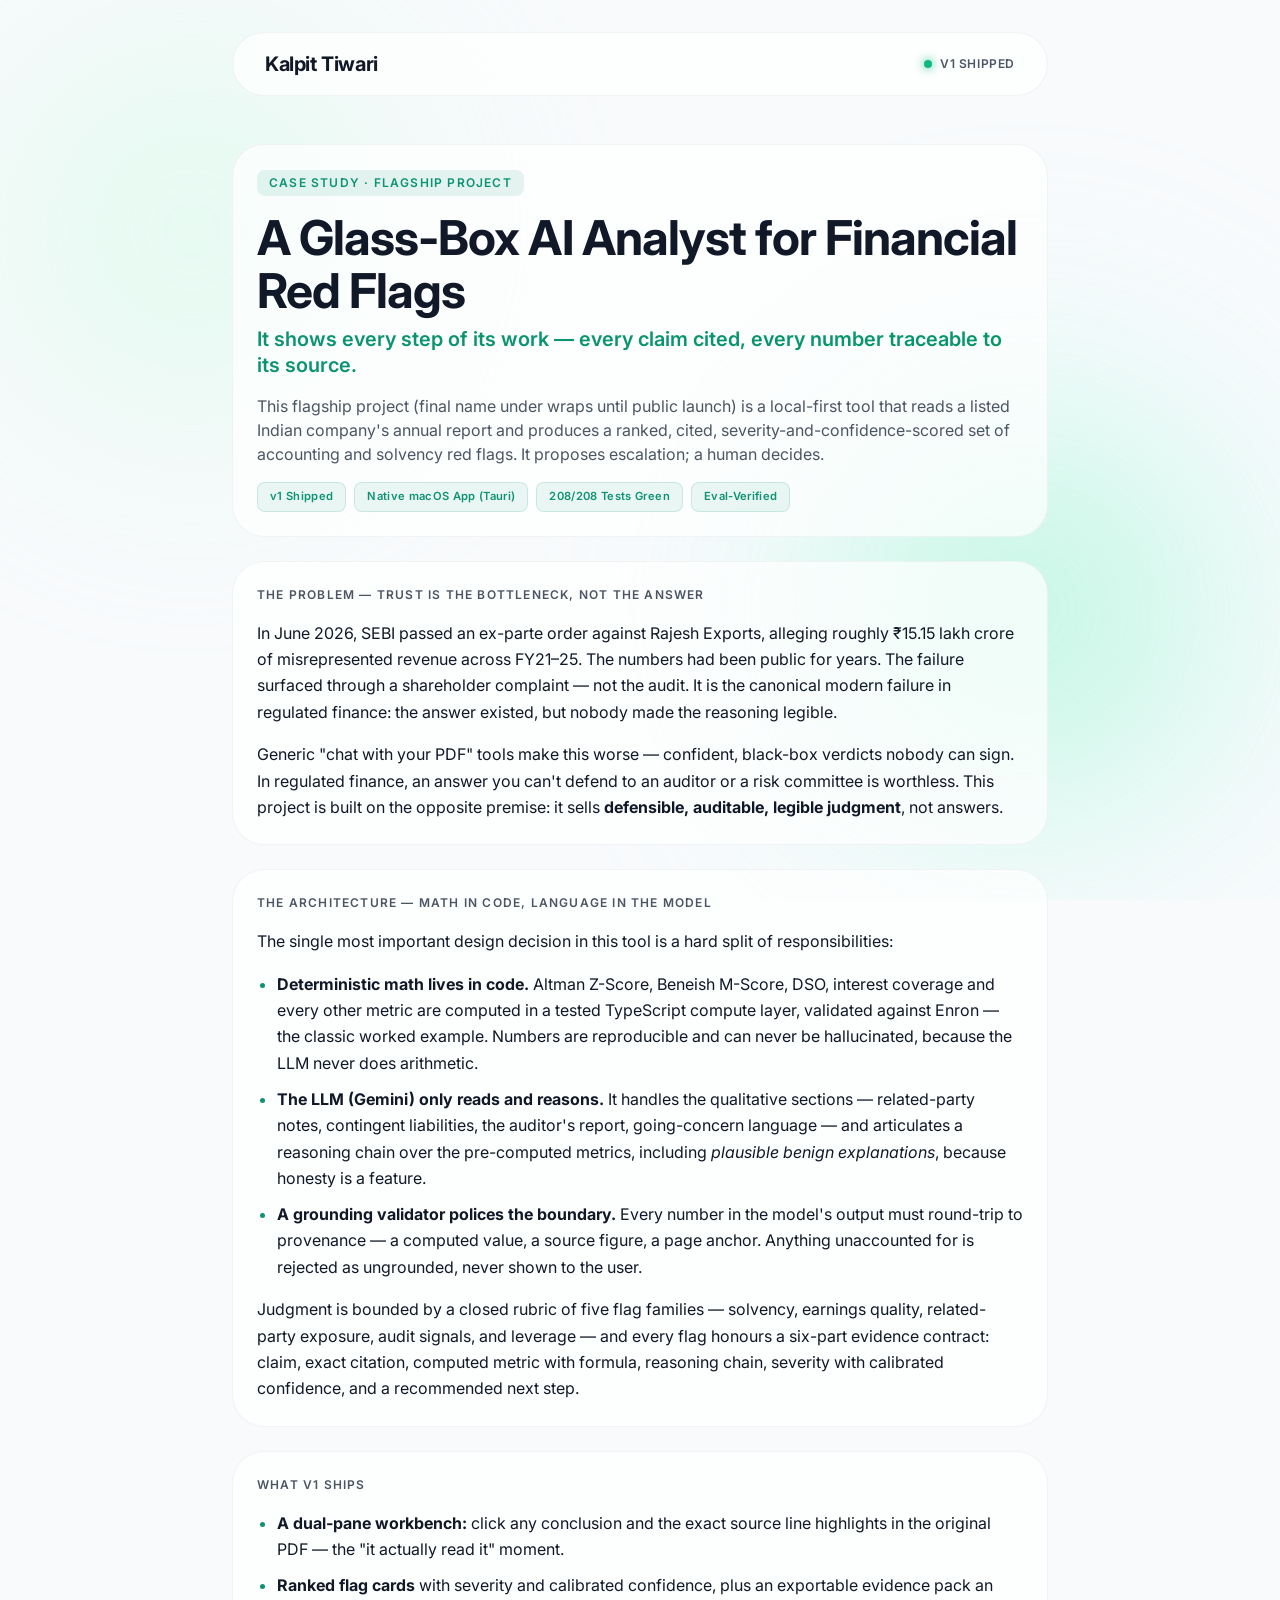
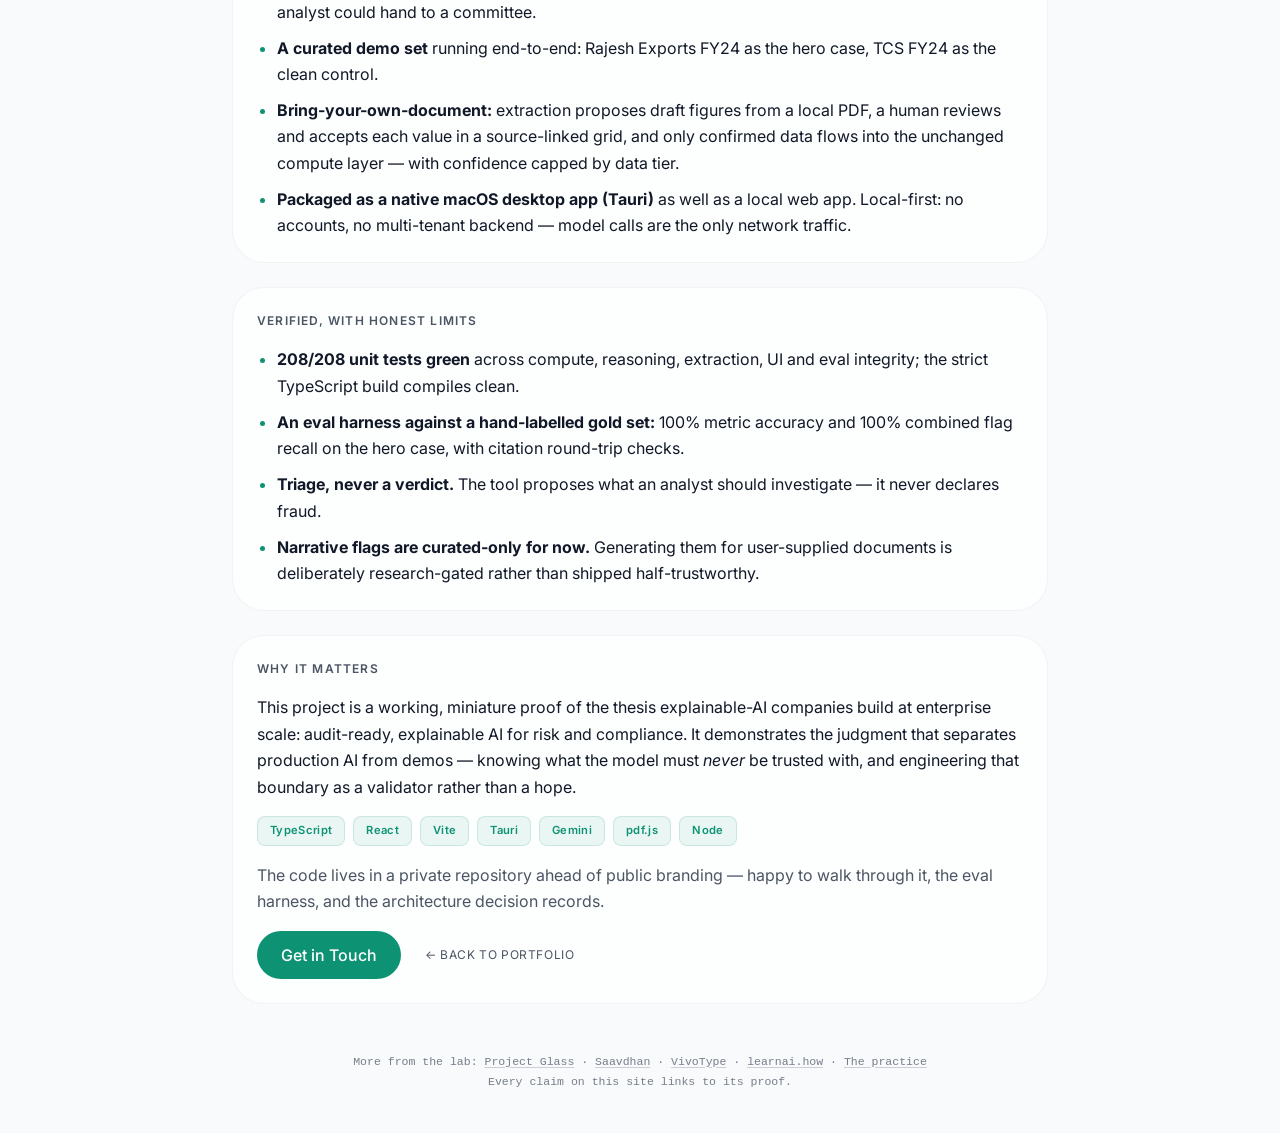
==== flagship/index.html @ f0ae38ae "Deploy static site (2026-07-19T02:44:33Z)" ====
<!DOCTYPE html>
<html lang="en">
<head>
  <meta charset="UTF-8" />
  <meta name="viewport" content="width=device-width, initial-scale=1.0" />
  <meta name="description" content="A local-first, glass-box AI tool that turns a listed Indian company's annual report into ranked, cited, severity-and-confidence-scored red flags. Deterministic math in code, LLM only for reasoning. Case study by Kalpit Tiwari." />
  <title>Case Study: A Glass-Box AI Analyst for Financial Red Flags | Kalpit Tiwari</title>

  <!-- Open Graph / Social SEO -->
  <meta property="og:title" content="A glass-box AI analyst for financial red flags" />
  <meta property="og:description" content="Math in code, language in the model: making AI judgment defensible enough to sign. Case study by Kalpit Tiwari." />
  <meta property="og:image" content="https://kalpit.me/social-preview.png" />
  <meta property="og:url" content="https://kalpit.me/flagship/" />
  <meta name="twitter:card" content="summary_large_image" />
  <link rel="canonical" href="https://kalpit.me/flagship/" />
  <link rel="icon" type="image/svg+xml" href="/favicon.svg" />

  <!-- Fonts -->
  <link rel="preconnect" href="https://fonts.googleapis.com">
  <link rel="preconnect" href="https://fonts.gstatic.com" crossorigin>
  <link href="https://fonts.googleapis.com/css2?family=Inter:wght@400;500;600;700&display=swap" rel="stylesheet">

  <!-- CSS -->
  <script type="module" crossorigin src="/assets/main-nym3zWH5.js"></script>
  <link rel="stylesheet" crossorigin href="/assets/main-Cm4zaJMw.css">
</head>
<body>

  <!-- Dynamic mesh gradient background -->
  <div class="mesh-bg">
    <div class="mesh-blob blob-1"></div>
    <div class="mesh-blob blob-2"></div>
    <div class="mesh-blob blob-3"></div>
  </div>

  <div class="app-container case-study-container">
    <header class="app-header">
      <a href="/" class="logo" style="text-decoration: none; color: inherit;">Kalpit Tiwari</a>
      <div class="status-indicator">
        <span class="dot"></span> v1 Shipped
      </div>
    </header>

    <main class="case-study-grid">

      <!-- Hero -->
      <div class="bento-card">
        <div class="card-content">
          <div class="meta-tag label-caps" style="display:inline-block; padding:0.25rem 0.75rem; background:rgba(13,147,115,0.1); color:var(--color-tertiary); border-radius:var(--radius-sm); margin-bottom:1rem;">Case Study · Flagship Project</div>
          <h1 class="h1">A Glass-Box AI Analyst for Financial Red Flags</h1>
          <h2 class="h3 gradient-text mt-2">It shows every step of its work — every claim cited, every number traceable to its source.</h2>
          <p class="body-md text-secondary mt-4 prose-p">
            This flagship project (final name under wraps until public launch) is a local-first tool that reads a listed
            Indian company's annual report and produces a ranked, cited, severity-and-confidence-scored set of accounting
            and solvency red flags. It proposes escalation; a human decides.
          </p>
          <div class="tech-pills mt-4">
            <span class="tech-pill">v1 Shipped</span>
            <span class="tech-pill">Native macOS App (Tauri)</span>
            <span class="tech-pill">208/208 Tests Green</span>
            <span class="tech-pill">Eval-Verified</span>
          </div>
        </div>
      </div>

      <!-- The problem -->
      <div class="bento-card">
        <div class="card-content prose">
          <h3 class="label-caps mb-4 text-secondary">The Problem — Trust Is the Bottleneck, Not the Answer</h3>
          <p class="body-md">
            In June 2026, SEBI passed an ex-parte order against Rajesh Exports, alleging roughly ₹15.15 lakh crore of
            misrepresented revenue across FY21–25. The numbers had been public for years. The failure surfaced through a
            shareholder complaint — not the audit. It is the canonical modern failure in regulated finance: the answer
            existed, but nobody made the reasoning legible.
          </p>
          <p class="body-md">
            Generic "chat with your PDF" tools make this worse — confident, black-box verdicts nobody can sign. In regulated
            finance, an answer you can't defend to an auditor or a risk committee is worthless. This project is built on the
            opposite premise: it sells <strong>defensible, auditable, legible judgment</strong>, not answers.
          </p>
        </div>
      </div>

      <!-- Architecture -->
      <div class="bento-card">
        <div class="card-content prose">
          <h3 class="label-caps mb-4 text-secondary">The Architecture — Math in Code, Language in the Model</h3>
          <p class="body-md">The single most important design decision in this tool is a hard split of responsibilities:</p>
          <ul class="body-md">
            <li><strong>Deterministic math lives in code.</strong> Altman Z-Score, Beneish M-Score, DSO, interest coverage and
            every other metric are computed in a tested TypeScript compute layer, validated against Enron — the classic
            worked example. Numbers are reproducible and can never be hallucinated, because the LLM never does arithmetic.</li>
            <li><strong>The LLM (Gemini) only reads and reasons.</strong> It handles the qualitative sections — related-party
            notes, contingent liabilities, the auditor's report, going-concern language — and articulates a reasoning chain
            over the pre-computed metrics, including <em>plausible benign explanations</em>, because honesty is a feature.</li>
            <li><strong>A grounding validator polices the boundary.</strong> Every number in the model's output must
            round-trip to provenance — a computed value, a source figure, a page anchor. Anything unaccounted for is
            rejected as ungrounded, never shown to the user.</li>
          </ul>
          <p class="body-md">
            Judgment is bounded by a closed rubric of five flag families — solvency, earnings quality, related-party
            exposure, audit signals, and leverage — and every flag honours a six-part evidence contract: claim, exact
            citation, computed metric with formula, reasoning chain, severity with calibrated confidence, and a
            recommended next step.
          </p>
        </div>
      </div>

      <!-- What v1 ships -->
      <div class="bento-card">
        <div class="card-content prose">
          <h3 class="label-caps mb-4 text-secondary">What v1 Ships</h3>
          <ul class="body-md">
            <li><strong>A dual-pane workbench:</strong> click any conclusion and the exact source line highlights in the
            original PDF — the "it actually read it" moment.</li>
            <li><strong>Ranked flag cards</strong> with severity and calibrated confidence, plus an exportable evidence pack
            an analyst could hand to a committee.</li>
            <li><strong>A curated demo set</strong> running end-to-end: Rajesh Exports FY24 as the hero case, TCS FY24 as the
            clean control.</li>
            <li><strong>Bring-your-own-document:</strong> extraction proposes draft figures from a local PDF, a human reviews
            and accepts each value in a source-linked grid, and only confirmed data flows into the unchanged compute layer —
            with confidence capped by data tier.</li>
            <li><strong>Packaged as a native macOS desktop app (Tauri)</strong> as well as a local web app. Local-first:
            no accounts, no multi-tenant backend — model calls are the only network traffic.</li>
          </ul>
        </div>
      </div>

      <!-- Verification & limits -->
      <div class="bento-card">
        <div class="card-content prose">
          <h3 class="label-caps mb-4 text-secondary">Verified, With Honest Limits</h3>
          <ul class="body-md">
            <li><strong>208/208 unit tests green</strong> across compute, reasoning, extraction, UI and eval integrity; the
            strict TypeScript build compiles clean.</li>
            <li><strong>An eval harness against a hand-labelled gold set:</strong> 100% metric accuracy and 100% combined
            flag recall on the hero case, with citation round-trip checks.</li>
            <li><strong>Triage, never a verdict.</strong> The tool proposes what an analyst should investigate — it never
            declares fraud.</li>
            <li><strong>Narrative flags are curated-only for now.</strong> Generating them for user-supplied documents is
            deliberately research-gated rather than shipped half-trustworthy.</li>
          </ul>
        </div>
      </div>

      <!-- Why it matters + CTA -->
      <div class="bento-card">
        <div class="card-content prose">
          <h3 class="label-caps mb-4 text-secondary">Why It Matters</h3>
          <p class="body-md">
            This project is a working, miniature proof of the thesis explainable-AI companies build at enterprise scale:
            audit-ready, explainable AI for risk and compliance. It demonstrates the judgment that separates production AI
            from demos — knowing what the model must <em>never</em> be trusted with, and engineering that boundary as a
            validator rather than a hope.
          </p>
          <div class="tech-pills mt-4">
            <span class="tech-pill">TypeScript</span>
            <span class="tech-pill">React</span>
            <span class="tech-pill">Vite</span>
            <span class="tech-pill">Tauri</span>
            <span class="tech-pill">Gemini</span>
            <span class="tech-pill">pdf.js</span>
            <span class="tech-pill">Node</span>
          </div>
          <p class="body-md mt-4 text-secondary">
            The code lives in a private repository ahead of public branding — happy to walk through it, the eval harness,
            and the architecture decision records.
          </p>
          <div class="mt-4" style="display:flex; align-items:center; gap:1.5rem; flex-wrap:wrap;">
            <a href="mailto:tiwari.kalpit@gmail.com" class="btn-primary">Get in Touch</a>
            <div class="social-links"><a href="/">← Back to Portfolio</a></div>
          </div>
        </div>
      </div>

    </main>

    <footer class="eco-footer">
      <p>More from the lab: <a href="/flagship/">Project Glass</a> &middot; <a href="/saavdhan/">Saavdhan</a> &middot; <a href="/vivotype/">VivoType</a> &middot; <a href="/learnai/">learnai.how</a> &middot; <a href="/systems/">The practice</a></p>
      <p>Every claim on this site links to its proof.</p>
    </footer>
  </div>

  <!-- Scripts -->
</body>
</html>
---- assets/main-Cm4zaJMw.css ----
:root{--color-primary:#111827;--color-secondary:#4b5563;--color-tertiary:#0d9373;--color-background:#f8fafc;--color-surface:#ffffffb3;--color-surface-hover:#fffffff2;--color-border:#e5e7eb80;--color-accent-learnai:#0a737c;--color-accent-saavdhan:#dd8500;--color-accent-vivotype:#8c66f7;--font-h1:"Inter";--font-h2:"Inter";--font-h3:"Inter";--font-body-md:"Inter";--font-label-caps:"Inter";--text-h1:3rem;--text-h2:2rem;--text-h3:1.25rem;--text-body-md:1rem;--text-label-caps:.75rem;--radius-sm:8px;--radius-md:16px;--radius-lg:24px;--radius-xl:32px;--spacing-sm:8px;--spacing-md:16px;--spacing-lg:24px;--spacing-xl:32px;--spacing-xxl:64px}*{box-sizing:border-box;margin:0;padding:0}body{font-family:var(--font-body-md,"Inter", sans-serif);background-color:var(--color-background);color:var(--color-primary);min-height:100vh;line-height:1.5;position:relative;overflow-x:hidden}.h1{font-family:var(--font-h1);font-size:var(--text-h1);letter-spacing:-.02em;font-weight:700;line-height:1.1}.h2{font-family:var(--font-h2);font-size:var(--text-h2);letter-spacing:-.01em;font-weight:600;line-height:1.2}.h3{font-family:var(--font-h3);font-size:var(--text-h3);font-weight:600;line-height:1.3}.body-md{font-family:var(--font-body-md);font-size:var(--text-body-md);font-weight:400}.label-caps{font-family:var(--font-label-caps);font-size:var(--text-label-caps);text-transform:uppercase;letter-spacing:.1em;font-weight:600}.text-secondary{color:var(--color-secondary)}.font-semibold{font-weight:600}.mb-2{margin-bottom:.5rem}.mb-4{margin-bottom:1rem}.mt-2{margin-top:.5rem}.mt-4{margin-top:1rem}.mt-auto{margin-top:auto}.pt-4{padding-top:1rem}.flex-col{flex-direction:column;height:100%;display:flex}.justify-center{justify-content:center}.items-center{align-items:center}.text-center{text-align:center}.mesh-bg{z-index:-1;background-color:var(--color-background);width:100%;height:100%;position:fixed;top:0;left:0;overflow:hidden}.mesh-blob{filter:blur(80px);opacity:.6;animation:20s ease-in-out infinite alternate float;position:absolute}.blob-1{background:radial-gradient(circle,#d1fae5 0%,#0000 70%);width:50vw;height:50vw;top:-10%;left:-10%}.blob-2{background:radial-gradient(circle,#ccfbf1 0%,#0000 70%);width:60vw;height:60vw;animation-delay:-5s;bottom:-10%;right:-10%}.blob-3{background:radial-gradient(circle,#a7f3d0 0%,#0000 70%);width:40vw;height:40vw;animation-delay:-10s;top:40%;left:60%}@keyframes float{0%{transform:translate(0)scale(1)}50%{transform:translate(5%,5%)scale(1.1)}to{transform:translate(-5%,-5%)scale(.95)}}.gradient-text{background:linear-gradient(135deg, var(--color-tertiary), #059669);-webkit-text-fill-color:transparent;-webkit-background-clip:text;background-clip:text}.app-container{max-width:1200px;margin:0 auto;padding:2rem}.app-header{background:var(--color-surface);-webkit-backdrop-filter:blur(20px);border:1px solid var(--color-border);border-radius:var(--radius-xl);justify-content:space-between;align-items:center;margin-bottom:3rem;padding:1rem 2rem;display:flex}.logo{font-family:var(--font-h3);letter-spacing:-.02em;font-size:1.25rem;font-weight:700}.status-indicator{font-family:var(--font-label-caps);font-size:var(--text-label-caps);text-transform:uppercase;letter-spacing:.05em;color:var(--color-secondary);align-items:center;gap:.5rem;font-weight:600;display:flex}.dot{background-color:#10b981;border-radius:50%;width:8px;height:8px;animation:2s infinite pulse;box-shadow:0 0 10px #10b981}@keyframes pulse{0%{opacity:.5;box-shadow:0 0 #10b981}50%{opacity:1;box-shadow:0 0 10px #10b981}to{opacity:.5;box-shadow:0 0 #10b981}}.bento-grid{grid-template-columns:repeat(4,1fr);grid-auto-rows:minmax(200px,auto);gap:1.5rem;display:grid}.bento-span-2{grid-column:span 2}.bento-row-span-2{grid-row:span 2}@media (width<=1024px){.bento-grid{grid-template-columns:repeat(2,1fr)}.about-card{grid-area:span 1/span 2}}@media (width<=640px){.bento-grid{grid-template-columns:1fr}.bento-span-2,.about-card{grid-column:span 1}.app-container{padding:1rem}}.bento-card{background:var(--color-surface);-webkit-backdrop-filter:blur(20px);border:1px solid var(--color-border);border-radius:var(--radius-xl);padding:var(--spacing-lg);flex-direction:column;transition:transform .3s cubic-bezier(.175,.885,.32,1.275),background .3s,box-shadow .3s;display:flex;position:relative;overflow:hidden}.bento-card:hover{background:var(--color-surface-hover);border-color:#0d937333;transform:translateY(-5px);box-shadow:0 20px 40px #0000000d}.card-content{z-index:1;height:100%;position:relative}.hero-card{justify-content:center}.hero-card .meta-tag{color:var(--color-tertiary);border-radius:var(--radius-sm);background:#0d93731a;margin-bottom:1rem;padding:.25rem .75rem;display:inline-block}.tech-list{flex-direction:column;gap:.75rem;list-style:none;display:flex}.tech-list li{font-family:var(--font-body-md);font-size:var(--text-body-md);align-items:center;gap:.5rem;display:flex}.tech-list li:before{content:"→";color:var(--color-tertiary)}.timeline-simple{flex-direction:column;gap:1.5rem;display:flex}.timeline-item{padding-left:1.5rem;position:relative}.timeline-item:before{content:"";background:var(--color-tertiary);border-radius:50%;width:8px;height:8px;position:absolute;top:.25rem;left:0}.timeline-item:not(:last-child):after{content:"";background:var(--color-border);width:2px;position:absolute;top:.75rem;bottom:-1rem;left:3px}.work-grid{flex-direction:column;gap:1rem;display:flex}.work-item{border-radius:var(--radius-lg);color:inherit;background:#ffffff80;align-items:center;gap:1rem;padding:1rem;text-decoration:none;transition:background .2s;display:flex}.work-item:hover{background:#ffffffe6}.work-icon{background:var(--color-background);border-radius:var(--radius-md);justify-content:center;align-items:center;width:3rem;height:3rem;font-size:1.5rem;display:flex}.work-details h4{font-family:var(--font-body-md);margin-bottom:.25rem;font-weight:600}.btn-primary{background:var(--color-tertiary);color:#fff;border-radius:var(--radius-lg);font-family:var(--font-body-md);padding:.75rem 1.5rem;font-weight:500;text-decoration:none;transition:transform .2s,box-shadow .2s;display:inline-block}.btn-primary:hover{transform:translateY(-2px);box-shadow:0 10px 20px #0d93734d}.social-links{gap:1rem;display:flex}.social-links a{color:var(--color-secondary);font-family:var(--font-label-caps);font-size:var(--text-label-caps);text-transform:uppercase;letter-spacing:.05em;text-decoration:none;transition:color .2s}.social-links a:hover{color:var(--color-tertiary)}.download-link{color:var(--color-primary);font-size:2rem;text-decoration:none;transition:transform .2s}.resume-card:hover .download-link{color:var(--color-tertiary);transform:scale(1.1)}.metrics-grid{text-align:center;grid-template-columns:repeat(3,1fr);gap:1.25rem 1rem;display:grid}.metric-item{flex-direction:column;gap:.5rem;display:flex}.metric-value{font-family:var(--font-h1);letter-spacing:-.02em;font-size:2.25rem;font-weight:700;line-height:1}.metric-label{font-size:.65rem;line-height:1.3}@media (width<=640px){.metrics-grid{grid-template-columns:repeat(3,1fr);gap:1rem .5rem}.metric-value{font-size:1.5rem}}.tech-pills{flex-wrap:wrap;gap:.5rem;display:flex}.tech-pill{color:var(--color-tertiary);border-radius:var(--radius-sm);font-family:var(--font-label-caps);letter-spacing:.03em;background:#0d937314;border:1px solid #0d937326;padding:.35rem .75rem;font-size:.7rem;font-weight:600;transition:background .2s,transform .2s;display:inline-block}.tech-pill:hover{background:#0d937326;transform:translateY(-1px)}.mb-6{margin-bottom:1.5rem}.mt-3{margin-top:.75rem}.mt-5{margin-top:1.25rem}.edu-item{border-left:2px solid var(--color-tertiary);padding-left:.75rem}.edu-credentials{flex-wrap:wrap;gap:.4rem;display:flex}.credential-badge{color:#b45309;border-radius:var(--radius-sm);font-family:var(--font-label-caps);letter-spacing:.05em;text-transform:uppercase;background:#f59e0b1a;border:1px solid #f59e0b33;padding:.25rem .6rem;font-size:.6rem;font-weight:700;display:inline-block}.project-logo{object-fit:contain;border-radius:calc(var(--radius-md) - 4px);width:100%;height:100%}.testimonials-grid{grid-template-columns:1fr;gap:1.5rem;display:grid}@media (width>=768px){.testimonials-grid{grid-template-columns:1fr 1fr}}.testimonial-item{background:var(--color-surface);border:1px solid var(--color-border);border-radius:var(--radius-md);padding:1.5rem;transition:transform .2s;position:relative}.testimonial-item:hover{background:var(--color-surface-hover);transform:translateY(-2px)}.testimonial-item:before{content:"\"";color:var(--color-tertiary);opacity:.1;font-family:serif;font-size:4rem;line-height:1;position:absolute;top:.5rem;right:1rem}@keyframes slideUpFade{0%{opacity:0;transform:translateY(20px)}to{opacity:1;transform:translateY(0)}}.bento-card{animation:.6s cubic-bezier(.16,1,.3,1) both slideUpFade}.bento-card:first-child{animation-delay:.1s}.bento-card:nth-child(2){animation-delay:.15s}.bento-card:nth-child(3){animation-delay:.2s}.bento-card:nth-child(4){animation-delay:.25s}.bento-card:nth-child(5){animation-delay:.3s}.bento-card:nth-child(6){animation-delay:.35s}.bento-card:nth-child(7){animation-delay:.4s}.bento-card:nth-child(8){animation-delay:.45s}.bento-card:nth-child(9){animation-delay:.5s}.bento-card:nth-child(10){animation-delay:.55s}.bento-card:nth-child(11){animation-delay:.6s}.bento-card:nth-child(12){animation-delay:.65s}.bento-card:nth-child(13){animation-delay:.7s}.receipt-row{flex-wrap:wrap;gap:.5rem;display:flex}.receipt{font-variant-numeric:tabular-nums;color:var(--color-secondary);border:1px solid var(--color-border);border-radius:var(--radius-sm);background:#ffffff8c;flex-wrap:wrap;align-items:center;gap:.3rem;padding:.35rem .65rem;font-family:ui-monospace,SF Mono,Menlo,Consolas,monospace;font-size:.75rem;line-height:1.4;display:inline-flex}.receipt b{color:var(--color-primary);font-weight:700}.receipt .arrow{color:var(--color-secondary);opacity:.6}.receipt a{color:var(--color-tertiary);text-underline-offset:2px;-webkit-text-decoration:underline #0d937359;text-decoration:underline #0d937359}.receipt a:hover{-webkit-text-decoration-color:var(--color-tertiary);text-decoration-color:var(--color-tertiary)}.tiny-caption{color:var(--color-secondary);opacity:.7;margin-top:.75rem;font-family:ui-monospace,SF Mono,Menlo,Consolas,monospace;font-size:.7rem}.codename{color:var(--color-tertiary);text-transform:none;letter-spacing:.02em;background:#0d93731a;border-radius:999px;padding:.15rem .6rem;font-size:.85em;font-weight:700;display:inline-block}.lab-dot{border-radius:50%;flex-shrink:0;width:10px;min-width:10px;height:10px;display:inline-block}.lab-dot-learnai{background:var(--color-accent-learnai)}.lab-dot-saavdhan{background:var(--color-accent-saavdhan)}.lab-dot-vivotype{background:var(--color-accent-vivotype)}.eco-footer{text-align:center;margin-top:1.5rem;padding:1.5rem 0 .5rem}.eco-footer p{color:var(--color-secondary);opacity:.75;font-family:ui-monospace,SF Mono,Menlo,Consolas,monospace;font-size:.72rem;line-height:1.8}.eco-footer a{color:var(--color-secondary);text-underline-offset:2px;-webkit-text-decoration:underline #4b556359;text-decoration:underline #4b556359}.eco-footer a:hover{color:var(--color-tertiary)}.link-secondary{color:var(--color-tertiary);text-underline-offset:3px;font-weight:600;text-decoration:underline}.transform-rows{flex-direction:column;gap:.6rem;display:flex}.transform-row{border:1px solid var(--color-border);border-radius:var(--radius-md);background:#ffffff80;flex-wrap:wrap;align-items:center;gap:.75rem;padding:.75rem 1rem;font-family:ui-monospace,SF Mono,Menlo,Consolas,monospace;font-size:.86rem;display:flex}.transform-row .from{color:var(--color-secondary)}.transform-row .arrow{color:var(--color-tertiary);flex-shrink:0}.transform-row .result{color:var(--color-primary);font-weight:700}.step-grid{grid-template-columns:repeat(3,1fr);gap:.75rem;display:grid}.step-item{border:1px solid var(--color-border);border-radius:var(--radius-md);background:#ffffff80;padding:1rem .9rem}.step-num{color:var(--color-tertiary);margin-bottom:.4rem;font-family:ui-monospace,SF Mono,Menlo,Consolas,monospace;font-size:.8rem;font-weight:700;display:block}@media (width<=640px){.step-grid{grid-template-columns:1fr}}.code-block{background:var(--color-primary);color:#fff;border-radius:var(--radius-md);white-space:pre;padding:1rem 1.1rem;font-family:ui-monospace,SF Mono,Menlo,Consolas,monospace;font-size:.82rem;line-height:1.7;overflow-x:auto}.limits-block{border:1px solid var(--color-border);border-radius:var(--radius-md);padding:1.1rem 1.2rem}.case-study-container{max-width:880px}.case-study-grid{flex-direction:column;gap:1.5rem;display:flex}.prose p,.prose li{line-height:1.65}.prose p+p,.prose p+ul,.prose ul+p{margin-top:1rem}.prose ul{flex-direction:column;gap:.6rem;padding-left:1.25rem;display:flex}.prose li::marker{color:var(--color-tertiary)}@media (prefers-reduced-motion:reduce){*,:before,:after{scroll-behavior:auto!important;transition-duration:.01ms!important;animation-duration:.01ms!important;animation-iteration-count:1!important}.bento-card{opacity:1!important;transition:none!important;animation:none!important;transform:none!important}.bento-card:hover{box-shadow:none!important;transform:none!important}.mesh-blob{animation:none!important;transform:none!important}}
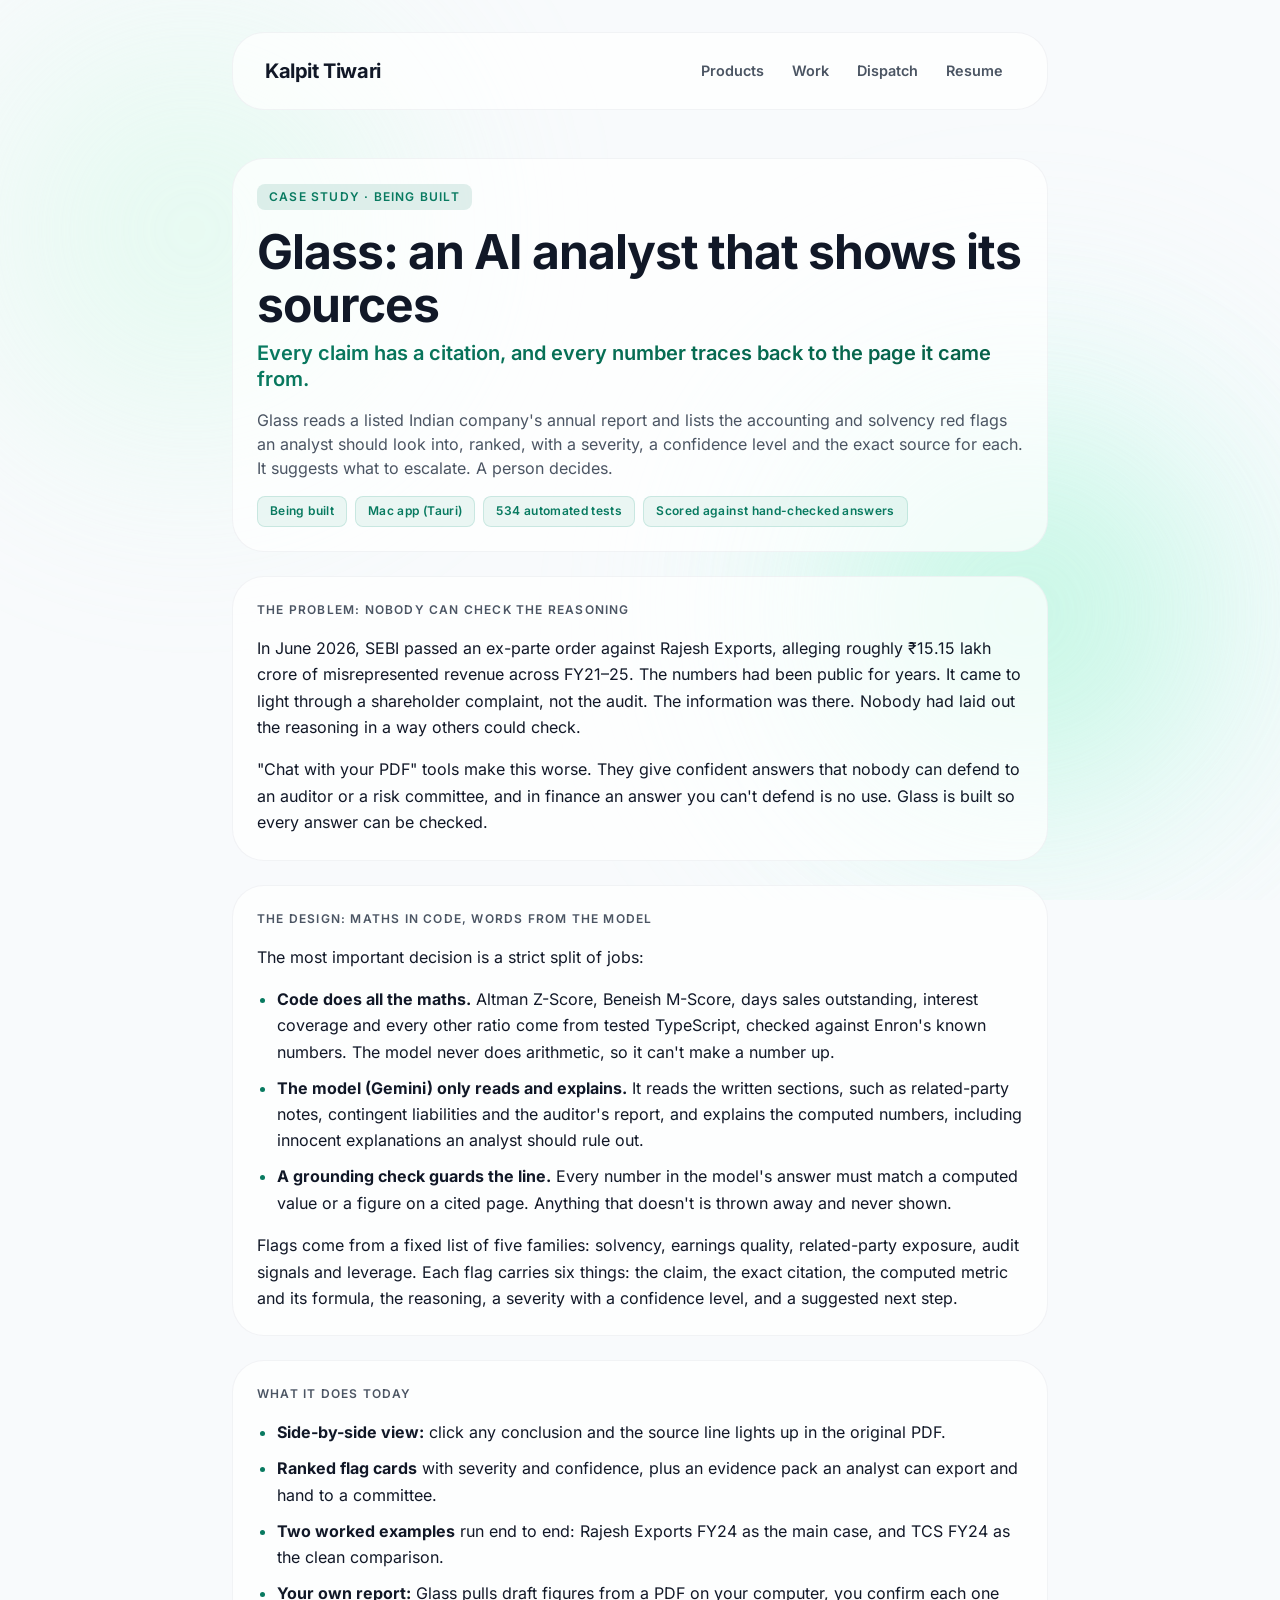
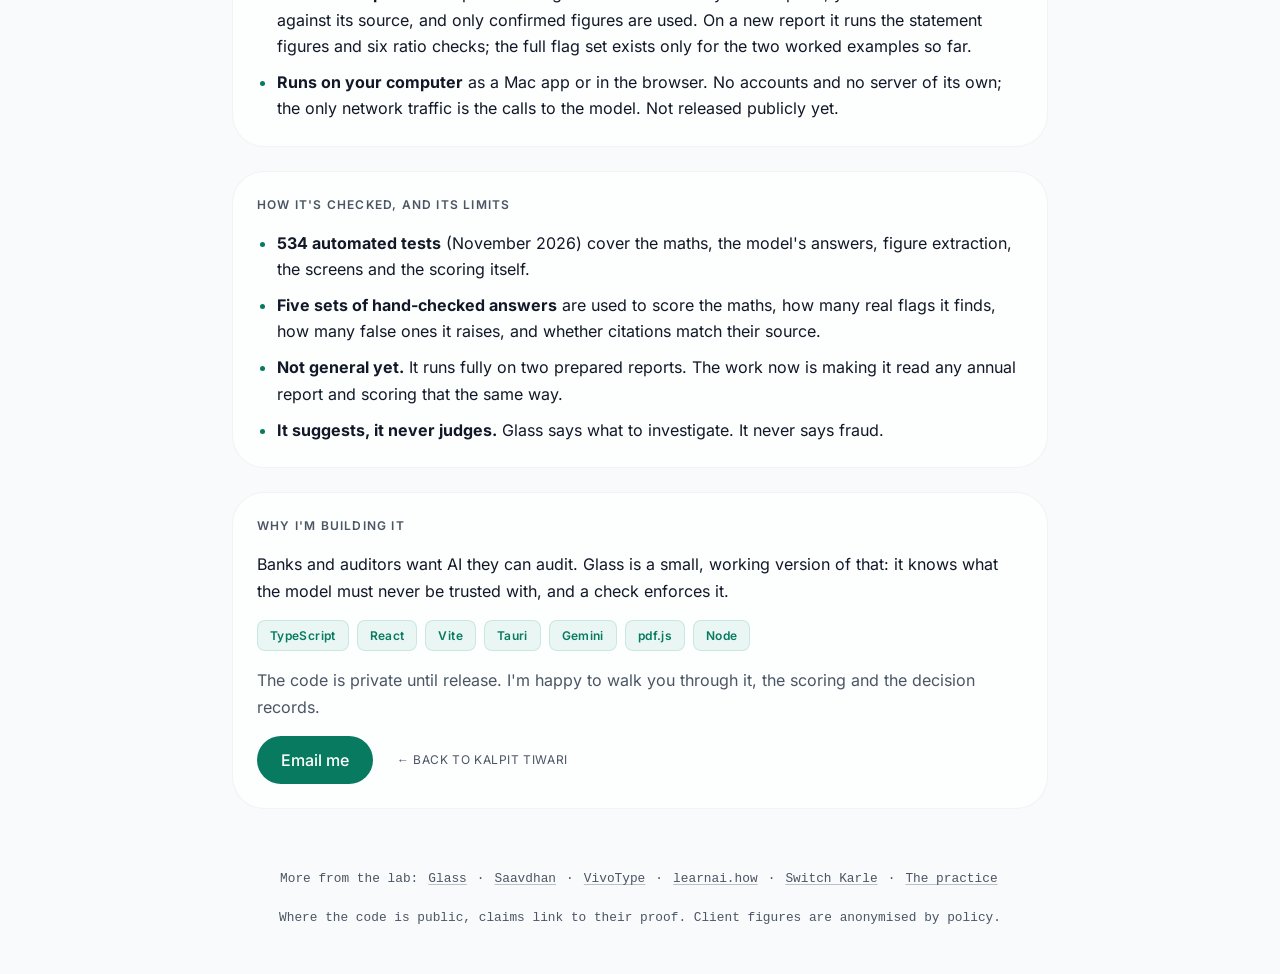
==== commit d2a6c626: "Deploy static site (2026-11-21T14:08:51Z)" ====
--- a/flagship/index.html
+++ b/flagship/index.html
@@ -3,31 +3,30 @@
 <head>
   <meta charset="UTF-8" />
   <meta name="viewport" content="width=device-width, initial-scale=1.0" />
-  <meta name="description" content="A local-first, glass-box AI tool that turns a listed Indian company's annual report into ranked, cited, severity-and-confidence-scored red flags. Deterministic math in code, LLM only for reasoning. Case study by Kalpit Tiwari." />
-  <title>Case Study: A Glass-Box AI Analyst for Financial Red Flags | Kalpit Tiwari</title>
+  <meta name="description" content="Glass, a tool Kalpit Tiwari is building: it reads an Indian company&#39;s annual report and flags accounting risks, with every number traced to its page." />
+  <title>Glass: an AI analyst that shows its sources | Kalpit Tiwari</title>
 
-  <!-- Open Graph / Social SEO -->
-  <meta property="og:title" content="A glass-box AI analyst for financial red flags" />
-  <meta property="og:description" content="Math in code, language in the model: making AI judgment defensible enough to sign. Case study by Kalpit Tiwari." />
+    <meta property="og:type" content="website" />
+  <meta property="og:site_name" content="Kalpit Tiwari" />
+  <meta property="og:title" content="Glass: an AI analyst that shows its sources" />
+  <meta property="og:description" content="Maths in code, words from the model: a red-flag analyst whose every number traces back to the page it came from." />
   <meta property="og:image" content="https://kalpit.me/social-preview.png" />
   <meta property="og:url" content="https://kalpit.me/flagship/" />
   <meta name="twitter:card" content="summary_large_image" />
   <link rel="canonical" href="https://kalpit.me/flagship/" />
   <link rel="icon" type="image/svg+xml" href="/favicon.svg" />
+  <link rel="apple-touch-icon" href="/apple-touch-icon.png" />
+    <link rel="preload" href="/fonts/inter-latin-wght.woff2" as="font" type="font/woff2" crossorigin />
 
-  <!-- Fonts -->
-  <link rel="preconnect" href="https://fonts.googleapis.com">
-  <link rel="preconnect" href="https://fonts.gstatic.com" crossorigin>
-  <link href="https://fonts.googleapis.com/css2?family=Inter:wght@400;500;600;700&display=swap" rel="stylesheet">
-
-  <!-- CSS -->
-  <script type="module" crossorigin src="/assets/main-nym3zWH5.js"></script>
-  <link rel="stylesheet" crossorigin href="/assets/main-Cm4zaJMw.css">
+    <script type="module" crossorigin src="/assets/flagship-ph-iMPtm.js"></script>
+  <link rel="modulepreload" crossorigin href="/assets/modulepreload-polyfill-k1SOxtMh.js">
+  <link rel="modulepreload" crossorigin href="/assets/main-BIIJhcUC.js">
+  <link rel="stylesheet" crossorigin href="/assets/main-DooW7aIa.css">
+  <link rel="stylesheet" crossorigin href="/assets/design-BvO2nQp7.css">
 </head>
 <body>
 
-  <!-- Dynamic mesh gradient background -->
-  <div class="mesh-bg">
+    <div class="mesh-bg">
     <div class="mesh-blob blob-1"></div>
     <div class="mesh-blob blob-2"></div>
     <div class="mesh-blob blob-3"></div>
@@ -36,122 +35,114 @@
   <div class="app-container case-study-container">
     <header class="app-header">
       <a href="/" class="logo" style="text-decoration: none; color: inherit;">Kalpit Tiwari</a>
-      <div class="status-indicator">
-        <span class="dot"></span> v1 Shipped
-      </div>
+      <nav class="case-nav" aria-label="Main">
+        <a href="/#apps">Products</a>
+        <a href="/#work">Work</a>
+        <a href="/dispatch/">Dispatch</a>
+        <a href="/KalpitTiwari_Resume_AI_Transformation.pdf" target="_blank" rel="noopener">Resume</a>
+      </nav>
     </header>
 
     <main class="case-study-grid">
 
-      <!-- Hero -->
-      <div class="bento-card">
+            <div class="bento-card">
         <div class="card-content">
-          <div class="meta-tag label-caps" style="display:inline-block; padding:0.25rem 0.75rem; background:rgba(13,147,115,0.1); color:var(--color-tertiary); border-radius:var(--radius-sm); margin-bottom:1rem;">Case Study · Flagship Project</div>
-          <h1 class="h1">A Glass-Box AI Analyst for Financial Red Flags</h1>
-          <h2 class="h3 gradient-text mt-2">It shows every step of its work — every claim cited, every number traceable to its source.</h2>
+          <div class="meta-tag label-caps app-tag">Case study · Being built</div>
+          <h1 class="h1">Glass: an AI analyst that shows its sources</h1>
+          <p class="h3 gradient-text mt-2">Every claim has a citation, and every number traces back to the page it came from.</p>
           <p class="body-md text-secondary mt-4 prose-p">
-            This flagship project (final name under wraps until public launch) is a local-first tool that reads a listed
-            Indian company's annual report and produces a ranked, cited, severity-and-confidence-scored set of accounting
-            and solvency red flags. It proposes escalation; a human decides.
+            Glass reads a listed Indian company's annual report and lists the accounting and solvency red flags an
+            analyst should look into, ranked, with a severity, a confidence level and the exact source for each. It
+            suggests what to escalate. A person decides.
           </p>
           <div class="tech-pills mt-4">
-            <span class="tech-pill">v1 Shipped</span>
-            <span class="tech-pill">Native macOS App (Tauri)</span>
-            <span class="tech-pill">208/208 Tests Green</span>
-            <span class="tech-pill">Eval-Verified</span>
+            <span class="tech-pill">Being built</span>
+            <span class="tech-pill">Mac app (Tauri)</span>
+            <span class="tech-pill">534 automated tests</span>
+            <span class="tech-pill">Scored against hand-checked answers</span>
           </div>
         </div>
       </div>
 
-      <!-- The problem -->
-      <div class="bento-card">
+            <div class="bento-card">
         <div class="card-content prose">
-          <h3 class="label-caps mb-4 text-secondary">The Problem — Trust Is the Bottleneck, Not the Answer</h3>
+          <h2 class="label-caps mb-4 text-secondary">The problem: nobody can check the reasoning</h2>
           <p class="body-md">
             In June 2026, SEBI passed an ex-parte order against Rajesh Exports, alleging roughly ₹15.15 lakh crore of
-            misrepresented revenue across FY21–25. The numbers had been public for years. The failure surfaced through a
-            shareholder complaint — not the audit. It is the canonical modern failure in regulated finance: the answer
-            existed, but nobody made the reasoning legible.
+            misrepresented revenue across FY21–25. The numbers had been public for years. It came to light through a
+            shareholder complaint, not the audit. The information was there. Nobody had laid out the reasoning in a
+            way others could check.
           </p>
           <p class="body-md">
-            Generic "chat with your PDF" tools make this worse — confident, black-box verdicts nobody can sign. In regulated
-            finance, an answer you can't defend to an auditor or a risk committee is worthless. This project is built on the
-            opposite premise: it sells <strong>defensible, auditable, legible judgment</strong>, not answers.
+            "Chat with your PDF" tools make this worse. They give confident answers that nobody can defend to an
+            auditor or a risk committee, and in finance an answer you can't defend is no use. Glass is built so every
+            answer can be checked.
           </p>
         </div>
       </div>
 
-      <!-- Architecture -->
-      <div class="bento-card">
+            <div class="bento-card">
         <div class="card-content prose">
-          <h3 class="label-caps mb-4 text-secondary">The Architecture — Math in Code, Language in the Model</h3>
-          <p class="body-md">The single most important design decision in this tool is a hard split of responsibilities:</p>
+          <h2 class="label-caps mb-4 text-secondary">The design: maths in code, words from the model</h2>
+          <p class="body-md">The most important decision is a strict split of jobs:</p>
           <ul class="body-md">
-            <li><strong>Deterministic math lives in code.</strong> Altman Z-Score, Beneish M-Score, DSO, interest coverage and
-            every other metric are computed in a tested TypeScript compute layer, validated against Enron — the classic
-            worked example. Numbers are reproducible and can never be hallucinated, because the LLM never does arithmetic.</li>
-            <li><strong>The LLM (Gemini) only reads and reasons.</strong> It handles the qualitative sections — related-party
-            notes, contingent liabilities, the auditor's report, going-concern language — and articulates a reasoning chain
-            over the pre-computed metrics, including <em>plausible benign explanations</em>, because honesty is a feature.</li>
-            <li><strong>A grounding validator polices the boundary.</strong> Every number in the model's output must
-            round-trip to provenance — a computed value, a source figure, a page anchor. Anything unaccounted for is
-            rejected as ungrounded, never shown to the user.</li>
+            <li><strong>Code does all the maths.</strong> Altman Z-Score, Beneish M-Score, days sales outstanding,
+            interest coverage and every other ratio come from tested TypeScript, checked against Enron's known
+            numbers. The model never does arithmetic, so it can't make a number up.</li>
+            <li><strong>The model (Gemini) only reads and explains.</strong> It reads the written sections, such as
+            related-party notes, contingent liabilities and the auditor's report, and explains the computed numbers,
+            including innocent explanations an analyst should rule out.</li>
+            <li><strong>A grounding check guards the line.</strong> Every number in the model's answer must match a
+            computed value or a figure on a cited page. Anything that doesn't is thrown away and never shown.</li>
           </ul>
           <p class="body-md">
-            Judgment is bounded by a closed rubric of five flag families — solvency, earnings quality, related-party
-            exposure, audit signals, and leverage — and every flag honours a six-part evidence contract: claim, exact
-            citation, computed metric with formula, reasoning chain, severity with calibrated confidence, and a
-            recommended next step.
+            Flags come from a fixed list of five families: solvency, earnings quality, related-party exposure, audit
+            signals and leverage. Each flag carries six things: the claim, the exact citation, the computed metric
+            and its formula, the reasoning, a severity with a confidence level, and a suggested next step.
           </p>
         </div>
       </div>
 
-      <!-- What v1 ships -->
-      <div class="bento-card">
+            <div class="bento-card">
         <div class="card-content prose">
-          <h3 class="label-caps mb-4 text-secondary">What v1 Ships</h3>
+          <h2 class="label-caps mb-4 text-secondary">What it does today</h2>
           <ul class="body-md">
-            <li><strong>A dual-pane workbench:</strong> click any conclusion and the exact source line highlights in the
-            original PDF — the "it actually read it" moment.</li>
-            <li><strong>Ranked flag cards</strong> with severity and calibrated confidence, plus an exportable evidence pack
-            an analyst could hand to a committee.</li>
-            <li><strong>A curated demo set</strong> running end-to-end: Rajesh Exports FY24 as the hero case, TCS FY24 as the
-            clean control.</li>
-            <li><strong>Bring-your-own-document:</strong> extraction proposes draft figures from a local PDF, a human reviews
-            and accepts each value in a source-linked grid, and only confirmed data flows into the unchanged compute layer —
-            with confidence capped by data tier.</li>
-            <li><strong>Packaged as a native macOS desktop app (Tauri)</strong> as well as a local web app. Local-first:
-            no accounts, no multi-tenant backend — model calls are the only network traffic.</li>
+            <li><strong>Side-by-side view:</strong> click any conclusion and the source line lights up in the original
+            PDF.</li>
+            <li><strong>Ranked flag cards</strong> with severity and confidence, plus an evidence pack an analyst can
+            export and hand to a committee.</li>
+            <li><strong>Two worked examples</strong> run end to end: Rajesh Exports FY24 as the main case, and TCS FY24
+            as the clean comparison.</li>
+            <li><strong>Your own report:</strong> Glass pulls draft figures from a PDF on your computer, you confirm each
+            one against its source, and only confirmed figures are used. On a new report it runs the statement figures
+            and six ratio checks; the full flag set exists only for the two worked examples so far.</li>
+            <li><strong>Runs on your computer</strong> as a Mac app or in the browser. No accounts and no server of its
+            own; the only network traffic is the calls to the model. Not released publicly yet.</li>
           </ul>
         </div>
       </div>
 
-      <!-- Verification & limits -->
-      <div class="bento-card">
+            <div class="bento-card">
         <div class="card-content prose">
-          <h3 class="label-caps mb-4 text-secondary">Verified, With Honest Limits</h3>
+          <h2 class="label-caps mb-4 text-secondary">How it's checked, and its limits</h2>
           <ul class="body-md">
-            <li><strong>208/208 unit tests green</strong> across compute, reasoning, extraction, UI and eval integrity; the
-            strict TypeScript build compiles clean.</li>
-            <li><strong>An eval harness against a hand-labelled gold set:</strong> 100% metric accuracy and 100% combined
-            flag recall on the hero case, with citation round-trip checks.</li>
-            <li><strong>Triage, never a verdict.</strong> The tool proposes what an analyst should investigate — it never
-            declares fraud.</li>
-            <li><strong>Narrative flags are curated-only for now.</strong> Generating them for user-supplied documents is
-            deliberately research-gated rather than shipped half-trustworthy.</li>
+            <li><strong>534 automated tests</strong> (November 2026) cover the maths, the model's answers, figure
+            extraction, the screens and the scoring itself.</li>
+            <li><strong>Five sets of hand-checked answers</strong> are used to score the maths, how many real flags it
+            finds, how many false ones it raises, and whether citations match their source.</li>
+            <li><strong>Not general yet.</strong> It runs fully on two prepared reports. The work now is making it
+            read any annual report and scoring that the same way.</li>
+            <li><strong>It suggests, it never judges.</strong> Glass says what to investigate. It never says fraud.</li>
           </ul>
         </div>
       </div>
 
-      <!-- Why it matters + CTA -->
-      <div class="bento-card">
+            <div class="bento-card">
         <div class="card-content prose">
-          <h3 class="label-caps mb-4 text-secondary">Why It Matters</h3>
+          <h2 class="label-caps mb-4 text-secondary">Why I'm building it</h2>
           <p class="body-md">
-            This project is a working, miniature proof of the thesis explainable-AI companies build at enterprise scale:
-            audit-ready, explainable AI for risk and compliance. It demonstrates the judgment that separates production AI
-            from demos — knowing what the model must <em>never</em> be trusted with, and engineering that boundary as a
-            validator rather than a hope.
+            Banks and auditors want AI they can audit. Glass is a small, working version of that: it knows what the
+            model must never be trusted with, and a check enforces it.
           </p>
           <div class="tech-pills mt-4">
             <span class="tech-pill">TypeScript</span>
@@ -163,12 +154,11 @@
             <span class="tech-pill">Node</span>
           </div>
           <p class="body-md mt-4 text-secondary">
-            The code lives in a private repository ahead of public branding — happy to walk through it, the eval harness,
-            and the architecture decision records.
+            The code is private until release. I'm happy to walk you through it, the scoring and the decision records.
           </p>
           <div class="mt-4" style="display:flex; align-items:center; gap:1.5rem; flex-wrap:wrap;">
-            <a href="mailto:tiwari.kalpit@gmail.com" class="btn-primary">Get in Touch</a>
-            <div class="social-links"><a href="/">← Back to Portfolio</a></div>
+            <a href="mailto:tiwari.kalpit@gmail.com" class="btn-primary">Email me</a>
+            <div class="social-links"><a href="/">← Back to Kalpit Tiwari</a></div>
           </div>
         </div>
       </div>
@@ -176,11 +166,10 @@
     </main>
 
     <footer class="eco-footer">
-      <p>More from the lab: <a href="/flagship/">Project Glass</a> &middot; <a href="/saavdhan/">Saavdhan</a> &middot; <a href="/vivotype/">VivoType</a> &middot; <a href="/learnai/">learnai.how</a> &middot; <a href="/systems/">The practice</a></p>
-      <p>Every claim on this site links to its proof.</p>
+      <p>More from the lab: <a href="/flagship/">Glass</a> &middot; <a href="/saavdhan/">Saavdhan</a> &middot; <a href="/vivotype/">VivoType</a> &middot; <a href="/learnai/">learnai.how</a> &middot; <a href="https://switchkarle.fyi/" target="_blank" rel="noopener">Switch Karle</a> &middot; <a href="/systems/">The practice</a></p>
+      <p>Where the code is public, claims link to their proof. Client figures are anonymised by policy.</p>
     </footer>
   </div>
 
-  <!-- Scripts -->
-</body>
+  </body>
 </html>
--- a/assets/main-DooW7aIa.css
+++ b/assets/main-DooW7aIa.css
@@ -0,0 +1 @@
+@font-face{font-family:Inter;font-style:normal;font-display:swap;font-weight:100 900;src:url(/fonts/inter-latin-wght.woff2)format("woff2");unicode-range:U+??,U+131,U+152-153,U+2BB-2BC,U+2C6,U+2DA,U+2DC,U+304,U+308,U+329,U+2000-206F,U+20AC,U+2122,U+2191,U+2193,U+2212,U+2215,U+FEFF,U+FFFD}@font-face{font-family:Inter;font-style:normal;font-display:swap;font-weight:100 900;src:url(/fonts/inter-latin-ext-wght.woff2)format("woff2");unicode-range:U+100-2BA,U+2BD-2C5,U+2C7-2CC,U+2CE-2D7,U+2DD-2FF,U+304,U+308,U+329,U+1D00-1DBF,U+1E00-1E9F,U+1EF2-1EFF,U+2020,U+20A0-20AB,U+20AD-20C0,U+2113,U+2C60-2C7F,U+A720-A7FF}*{box-sizing:border-box;margin:0;padding:0}body{font-family:var(--font-body-md,"Inter", sans-serif);background-color:var(--color-background);color:var(--color-primary);min-height:100vh;line-height:1.5;position:relative;overflow-x:hidden}.h1{font-family:var(--font-h1);font-size:var(--text-h1);letter-spacing:-.02em;font-weight:700;line-height:1.1}.h2{font-family:var(--font-h2);font-size:var(--text-h2);letter-spacing:-.01em;font-weight:600;line-height:1.2}.h3{font-family:var(--font-h3);font-size:var(--text-h3);font-weight:600;line-height:1.3}.body-md{font-family:var(--font-body-md);font-size:var(--text-body-md);font-weight:400}.label-caps{font-family:var(--font-label-caps);font-size:var(--text-label-caps);text-transform:uppercase;letter-spacing:.1em;font-weight:600}.text-secondary{color:var(--color-secondary)}.font-semibold{font-weight:600}.mb-2{margin-bottom:.5rem}.mb-4{margin-bottom:1rem}.mt-2{margin-top:.5rem}.mt-4{margin-top:1rem}.mt-auto{margin-top:auto}.pt-4{padding-top:1rem}.flex-col{flex-direction:column;height:100%;display:flex}.justify-center{justify-content:center}.items-center{align-items:center}.text-center{text-align:center}.mesh-bg{z-index:-1;background-color:var(--color-background);width:100%;height:100%;position:fixed;top:0;left:0;overflow:hidden}.mesh-blob{filter:blur(80px);opacity:.6;animation:20s ease-in-out infinite alternate float;position:absolute}.blob-1{background:radial-gradient(circle, var(--mesh-1,#d1fae5) 0%, transparent 70%);width:50vw;height:50vw;top:-10%;left:-10%}.blob-2{background:radial-gradient(circle, var(--mesh-2,#ccfbf1) 0%, transparent 70%);width:60vw;height:60vw;animation-delay:-5s;bottom:-10%;right:-10%}.blob-3{background:radial-gradient(circle, var(--mesh-3,#a7f3d0) 0%, transparent 70%);width:40vw;height:40vw;animation-delay:-10s;top:40%;left:60%}.theme-saavdhan,.theme-vivotype,.theme-learnai{--mesh-1:color-mix(in srgb, var(--app) 22%, white);--mesh-2:color-mix(in srgb, var(--app) 14%, white);--mesh-3:color-mix(in srgb, var(--app) 30%, white);--color-tertiary:var(--app-ink);--color-tertiary-deep:var(--app-deep)}.theme-saavdhan{--app:var(--color-accent-saavdhan);--app-ink:var(--color-accent-saavdhan-ink);--app-deep:var(--color-accent-saavdhan-deep)}.theme-vivotype{--app:var(--color-accent-vivotype);--app-ink:var(--color-accent-vivotype-ink);--app-deep:var(--color-accent-vivotype-deep)}.theme-learnai{--app:var(--color-accent-learnai);--app-ink:var(--color-accent-learnai-ink);--app-deep:var(--color-accent-learnai-deep)}.app-tag{border-radius:var(--radius-sm);background:color-mix(in srgb, var(--app,var(--color-tertiary)) 12%, transparent);color:var(--app-ink,var(--color-tertiary));margin-bottom:1rem;padding:.25rem .75rem;display:inline-block}@keyframes float{0%{transform:translate(0)scale(1)}50%{transform:translate(5%,5%)scale(1.1)}to{transform:translate(-5%,-5%)scale(.95)}}.gradient-text{background:linear-gradient(135deg, var(--color-tertiary), var(--color-tertiary-deep));-webkit-text-fill-color:transparent;-webkit-background-clip:text;background-clip:text}.app-container{max-width:1200px;margin:0 auto;padding:2rem}.app-header{background:var(--color-surface);-webkit-backdrop-filter:blur(20px);border:1px solid var(--color-border);border-radius:var(--radius-xl);justify-content:space-between;align-items:center;margin-bottom:3rem;padding:1rem 2rem;display:flex}.logo{font-family:var(--font-h3);letter-spacing:-.02em;font-size:1.25rem;font-weight:700}.status-indicator{font-family:var(--font-label-caps);font-size:var(--text-label-caps);text-transform:uppercase;letter-spacing:.05em;color:var(--color-secondary);align-items:center;gap:.5rem;font-weight:600;display:flex}.dot{background-color:#10b981;border-radius:50%;width:8px;height:8px;animation:2s infinite pulse;box-shadow:0 0 10px #10b981}a.say-hello{color:var(--color-primary);border:1px solid var(--color-border);border-radius:999px;min-height:44px;padding:.6rem 1rem;text-decoration:none}a.say-hello:hover,a.say-hello:focus-visible{background:var(--color-surface-hover)}@keyframes pulse{0%{opacity:.5;box-shadow:0 0 #10b981}50%{opacity:1;box-shadow:0 0 10px #10b981}to{opacity:.5;box-shadow:0 0 #10b981}}.bento-grid{grid-template-columns:repeat(4,1fr);grid-auto-rows:minmax(200px,auto);gap:1.5rem;display:grid}.bento-span-2{grid-column:span 2}.bento-row-span-2{grid-row:span 2}@media (width<=1024px){.bento-grid{grid-template-columns:repeat(2,1fr)}.about-card{grid-area:span 1/span 2}}@media (width<=640px){.bento-grid{grid-template-columns:1fr}.bento-span-2,.about-card{grid-column:span 1}.app-container{padding:1rem}}.bento-card{background:var(--color-surface);-webkit-backdrop-filter:blur(20px);border:1px solid var(--color-border);border-radius:var(--radius-xl);padding:var(--spacing-lg);flex-direction:column;transition:transform .3s cubic-bezier(.175,.885,.32,1.275),background .3s,box-shadow .3s;display:flex;position:relative;overflow:hidden}.bento-card:hover{background:var(--color-surface-hover);border-color:color-mix(in srgb, var(--color-tertiary) 20%, transparent);transform:translateY(-5px);box-shadow:0 20px 40px #0000000d}.card-content{z-index:1;height:100%;position:relative}.hero-card{justify-content:center}.hero-card .meta-tag{color:var(--color-tertiary);border-radius:var(--radius-sm);background:#0d93731a;margin-bottom:1rem;padding:.25rem .75rem;display:inline-block}.tech-list{flex-direction:column;gap:.75rem;list-style:none;display:flex}.tech-list li{font-family:var(--font-body-md);font-size:var(--text-body-md);align-items:center;gap:.5rem;display:flex}.tech-list li:before{content:"→";color:var(--color-tertiary)}.timeline-simple{flex-direction:column;gap:1.5rem;display:flex}.timeline-item{padding-left:1.5rem;position:relative}.timeline-item:before{content:"";background:var(--color-tertiary);border-radius:50%;width:8px;height:8px;position:absolute;top:.25rem;left:0}.timeline-item:not(:last-child):after{content:"";background:var(--color-border);width:2px;position:absolute;top:.75rem;bottom:-1rem;left:3px}.work-grid{flex-direction:column;gap:1rem;display:flex}.work-item{border-radius:var(--radius-lg);color:inherit;background:#ffffff80;align-items:center;gap:1rem;padding:1rem;text-decoration:none;transition:background .2s;display:flex}.work-item:hover{background:#ffffffe6}.work-icon{background:var(--color-background);border-radius:var(--radius-md);justify-content:center;align-items:center;width:3rem;height:3rem;font-size:1.5rem;display:flex}.work-details h4{font-family:var(--font-body-md);margin-bottom:.25rem;font-weight:600}.btn-primary{background:var(--color-tertiary);color:#fff;border-radius:var(--radius-lg);font-family:var(--font-body-md);padding:.75rem 1.5rem;font-weight:500;text-decoration:none;transition:transform .2s,box-shadow .2s;display:inline-block}.btn-primary:hover{transform:translateY(-2px);box-shadow:0 10px 20px #0d93734d}.social-links{gap:1rem;display:flex}.social-links a{color:var(--color-secondary);font-family:var(--font-label-caps);font-size:var(--text-label-caps);text-transform:uppercase;letter-spacing:.05em;padding:.85rem 0;text-decoration:none;transition:color .2s;display:inline-block}.social-links a:hover{color:var(--color-tertiary)}.download-link{color:var(--color-primary);font-size:2rem;text-decoration:none;transition:transform .2s}.resume-card:hover .download-link{color:var(--color-tertiary);transform:scale(1.1)}.metrics-grid{text-align:center;grid-template-columns:repeat(3,1fr);gap:1.25rem 1rem;display:grid}.metric-item{flex-direction:column;gap:.5rem;display:flex}.metric-value{font-family:var(--font-h1);letter-spacing:-.02em;font-size:2.25rem;font-weight:700;line-height:1}.metric-label{font-size:.65rem;line-height:1.3}@media (width<=640px){.metrics-grid{grid-template-columns:repeat(3,1fr);gap:1rem .5rem}.metric-value{font-size:1.5rem}}.tech-pills{flex-wrap:wrap;gap:.5rem;display:flex}.tech-pill{color:var(--color-tertiary);border-radius:var(--radius-sm);font-family:var(--font-label-caps);letter-spacing:.03em;background:#0d937314;border:1px solid #0d937326;padding:.35rem .75rem;font-size:.75rem;font-weight:600;transition:background .2s,transform .2s;display:inline-block}.tech-pill:hover{background:#0d937326;transform:translateY(-1px)}.mb-6{margin-bottom:1.5rem}.mt-3{margin-top:.75rem}.mt-5{margin-top:1.25rem}.edu-item{border-left:2px solid var(--color-tertiary);padding-left:.75rem}.edu-credentials{flex-wrap:wrap;gap:.4rem;display:flex}.credential-badge{color:#b45309;border-radius:var(--radius-sm);font-family:var(--font-label-caps);letter-spacing:.05em;text-transform:uppercase;background:#f59e0b1a;border:1px solid #f59e0b33;padding:.25rem .6rem;font-size:.6rem;font-weight:700;display:inline-block}.project-logo{object-fit:contain;border-radius:calc(var(--radius-md) - 4px);width:100%;height:100%}.testimonials-grid{grid-template-columns:1fr;gap:1.5rem;display:grid}@media (width>=768px){.testimonials-grid{grid-template-columns:1fr 1fr}}.testimonial-item{background:var(--color-surface);border:1px solid var(--color-border);border-radius:var(--radius-md);padding:1.5rem;transition:transform .2s;position:relative}.testimonial-item:hover{background:var(--color-surface-hover);transform:translateY(-2px)}.testimonial-item:before{content:"\"";color:var(--color-tertiary);opacity:.1;font-family:serif;font-size:4rem;line-height:1;position:absolute;top:.5rem;right:1rem}@keyframes slideUpFade{0%{opacity:0;transform:translateY(20px)}to{opacity:1;transform:translateY(0)}}.bento-card{animation:.6s cubic-bezier(.16,1,.3,1) both slideUpFade}.bento-card:first-child{animation-delay:.1s}.bento-card:nth-child(2){animation-delay:.15s}.bento-card:nth-child(3){animation-delay:.2s}.bento-card:nth-child(4){animation-delay:.25s}.bento-card:nth-child(5){animation-delay:.3s}.bento-card:nth-child(6){animation-delay:.35s}.bento-card:nth-child(7){animation-delay:.4s}.bento-card:nth-child(8){animation-delay:.45s}.bento-card:nth-child(9){animation-delay:.5s}.bento-card:nth-child(10){animation-delay:.55s}.bento-card:nth-child(11){animation-delay:.6s}.bento-card:nth-child(12){animation-delay:.65s}.bento-card:nth-child(13){animation-delay:.7s}.receipt-row{flex-wrap:wrap;gap:.5rem;display:flex}.receipt{font-variant-numeric:tabular-nums;color:var(--color-secondary);border:1px solid var(--color-border);border-radius:var(--radius-sm);background:#ffffff8c;flex-wrap:wrap;align-items:center;gap:.3rem;padding:.35rem .65rem;font-family:ui-monospace,SF Mono,Menlo,Consolas,monospace;font-size:.75rem;line-height:1.4;display:inline-flex}.receipt b{color:var(--color-primary);font-weight:700}.receipt .arrow{color:var(--color-secondary);opacity:.6}.receipt a{color:var(--color-tertiary);text-underline-offset:2px;-webkit-text-decoration:underline #0d937359;text-decoration:underline #0d937359}.receipt a:hover{-webkit-text-decoration-color:var(--color-tertiary);text-decoration-color:var(--color-tertiary)}.receipt a,.link-secondary{margin:-14px 0;padding:14px 0;display:inline-block}.tiny-caption{color:var(--color-secondary);opacity:.7;margin-top:.75rem;font-family:ui-monospace,SF Mono,Menlo,Consolas,monospace;font-size:.7rem}.codename{color:var(--color-tertiary);text-transform:none;letter-spacing:.02em;background:#0d93731a;border-radius:999px;padding:.15rem .6rem;font-size:.85em;font-weight:700;display:inline-block}.lab-dot{border-radius:50%;flex-shrink:0;width:10px;min-width:10px;height:10px;display:inline-block}.lab-dot-learnai{background:var(--color-accent-learnai)}.lab-dot-saavdhan{background:var(--color-accent-saavdhan)}.lab-dot-vivotype{background:var(--color-accent-vivotype)}.lab-dot-switchkarle{background:var(--color-tertiary)}.lab-dot-bbd{background:var(--color-secondary)}.eco-footer{text-align:center;margin-top:1.5rem;padding:1.5rem 0 .5rem}.eco-footer p{color:var(--color-secondary);font-family:ui-monospace,SF Mono,Menlo,Consolas,monospace;font-size:.8rem;line-height:2.6}.eco-footer a{color:var(--color-secondary);text-underline-offset:2px;padding:.9rem .15rem;line-height:1.2;-webkit-text-decoration:underline #4b556359;text-decoration:underline #4b556359;display:inline-block}.eco-footer a:hover{color:var(--color-tertiary)}.link-secondary{color:var(--color-tertiary);text-underline-offset:3px;font-weight:600;text-decoration:underline}.transform-rows{flex-direction:column;gap:.6rem;display:flex}.transform-row{border:1px solid var(--color-border);border-radius:var(--radius-md);background:#ffffff80;flex-wrap:wrap;align-items:center;gap:.75rem;padding:.75rem 1rem;font-family:ui-monospace,SF Mono,Menlo,Consolas,monospace;font-size:.86rem;display:flex}.transform-row .from{color:var(--color-secondary)}.transform-row .arrow{color:var(--color-tertiary);flex-shrink:0}.transform-row .result{color:var(--color-primary);font-weight:700}.step-grid{grid-template-columns:repeat(3,1fr);gap:.75rem;display:grid}.step-item{border:1px solid var(--color-border);border-radius:var(--radius-md);background:#ffffff80;padding:1rem .9rem}.step-num{color:var(--color-tertiary);margin-bottom:.4rem;font-family:ui-monospace,SF Mono,Menlo,Consolas,monospace;font-size:.8rem;font-weight:700;display:block}@media (width<=640px){.step-grid{grid-template-columns:1fr}}.code-block{background:var(--color-primary);color:#fff;border-radius:var(--radius-md);white-space:pre;padding:1rem 1.1rem;font-family:ui-monospace,SF Mono,Menlo,Consolas,monospace;font-size:.82rem;line-height:1.7;overflow-x:auto}.limits-block{border:1px solid var(--color-border);border-radius:var(--radius-md);padding:1.1rem 1.2rem}.case-study-container{max-width:880px}.case-study-grid{flex-direction:column;gap:1.5rem;display:flex}.prose p,.prose li{line-height:1.65}.prose p+p,.prose p+ul,.prose ul+p{margin-top:1rem}.prose ul{flex-direction:column;gap:.6rem;padding-left:1.25rem;display:flex}.prose li::marker{color:var(--color-tertiary)}@media (prefers-reduced-motion:reduce){*,:before,:after{scroll-behavior:auto!important;transition-duration:.01ms!important;animation-duration:.01ms!important;animation-iteration-count:1!important}.bento-card{opacity:1!important;transition:none!important;animation:none!important;transform:none!important}.bento-card:hover{box-shadow:none!important;transform:none!important}.mesh-blob{animation:none!important;transform:none!important}}.case-nav{flex-wrap:wrap;align-items:center;gap:.25rem;display:flex}.case-nav a{border-radius:var(--radius-lg);min-height:44px;color:var(--color-secondary);align-items:center;padding:0 .75rem;font-size:.9rem;font-weight:600;text-decoration:none;display:inline-flex}.case-nav a:hover{color:var(--color-primary);background:#ffffffb3}.app-header .logo{align-items:center;min-height:44px;display:inline-flex}@media (width<=560px){.app-header{flex-wrap:wrap;gap:.25rem;padding:.5rem 1rem}.case-nav a{padding:0 .6rem;font-size:.85rem}}.case-study-container a:focus-visible,.saavdhan-page a:focus-visible,.saavdhan-page button:focus-visible{outline:3px solid var(--color-primary);outline-offset:3px;border-radius:4px}
--- a/assets/design-BvO2nQp7.css
+++ b/assets/design-BvO2nQp7.css
@@ -0,0 +1 @@
+:root{--color-primary:#111827;--color-secondary:#4b5563;--color-tertiary:#087a60;--color-tertiary-deep:#065f46;--color-background:#f8fafc;--color-surface:#ffffffb3;--color-surface-hover:#fffffff2;--color-border:#e5e7eb80;--color-accent-learnai:#e11d74;--color-accent-learnai-ink:#be185d;--color-accent-learnai-deep:#9d174d;--color-accent-saavdhan:#10b981;--color-accent-saavdhan-ink:#047857;--color-accent-saavdhan-deep:#065f46;--color-accent-vivotype:#2563eb;--color-accent-vivotype-ink:#1d4ed8;--color-accent-vivotype-deep:#1e3a8a;--color-home-ink:#171717;--color-home-muted:#44403c;--color-home-page:#f7f4ee;--color-home-white:#fff;--color-home-marigold:#f5b301;--color-home-pink:#e11d74;--color-home-green:#10b981;--color-home-blue:#2563eb;--color-home-proof:#065f46;--color-home-proof-bg:#ecfdf5;--color-home-rust:#7c2d12;--color-home-rose:#9f1239;--color-glass-card-top:#ffffffe0;--color-glass-card-bottom:#ffffffc2;--color-glass-clear:#ffffff9e;--color-glass-rim:#ffffffd9;--color-glass-shadow:#1717171f;--color-glass-dark:#171717eb;--color-glass-track:#17171714;--color-paper-grid:#17171712;--color-stamp-green:#047857;--color-stamp-blue:#1d4ed8;--color-stamp-red:#be123c;--color-home-theme:#14b8a6;--color-home-theme-soft:#e3f7f4;--color-home-theme-ink:#115e59;--color-bento-page:#fbfaf7;--color-bento-card-top:#ffffff9e;--color-bento-card-bottom:#ffffff75;--color-bento-rim:#ffffffb3;--color-bento-line:#17171712;--color-bento-shadow:#1717170f;--color-bento-shadow-lift:#17171717;--color-bento-pill:#ffffff80;--color-bento-dot:#17171733;--color-paper-note:#fffdf8;--color-dispatch-paper:#f3eee3;--color-dispatch-ink:#1a1714;--color-dispatch-muted:#4a433b;--color-dispatch-rule:#1a1714;--color-dispatch-hairline:#1a171438;--color-dispatch-kicker:#9a3412;--color-dispatch-highlight:#f5b301;--font-h1:"Inter";--font-h2:"Inter";--font-h3:"Inter";--font-body-md:"Inter";--font-label-caps:"Inter";--font-home-display:"Bricolage Grotesque";--font-home-body:"Bricolage Grotesque";--font-paper-hand:"Caveat";--font-paper-mono:"Space Mono";--font-dispatch-serif:"Newsreader";--text-h1:3rem;--text-h2:2rem;--text-h3:1.25rem;--text-body-md:1rem;--text-label-caps:.75rem;--text-home-display:4rem;--text-home-body:1.0625rem;--text-paper-hand:1.625rem;--text-paper-mono:.8125rem;--text-dispatch-serif:1.125rem;--radius-sm:8px;--radius-md:16px;--radius-lg:24px;--radius-xl:32px;--radius-glass-card:28px;--radius-glass-pill:999px;--radius-paper-stamp:8px;--radius-bento-card:24px;--radius-toast-glass:22px;--spacing-sm:8px;--spacing-md:16px;--spacing-lg:24px;--spacing-xl:32px;--spacing-xxl:64px}
